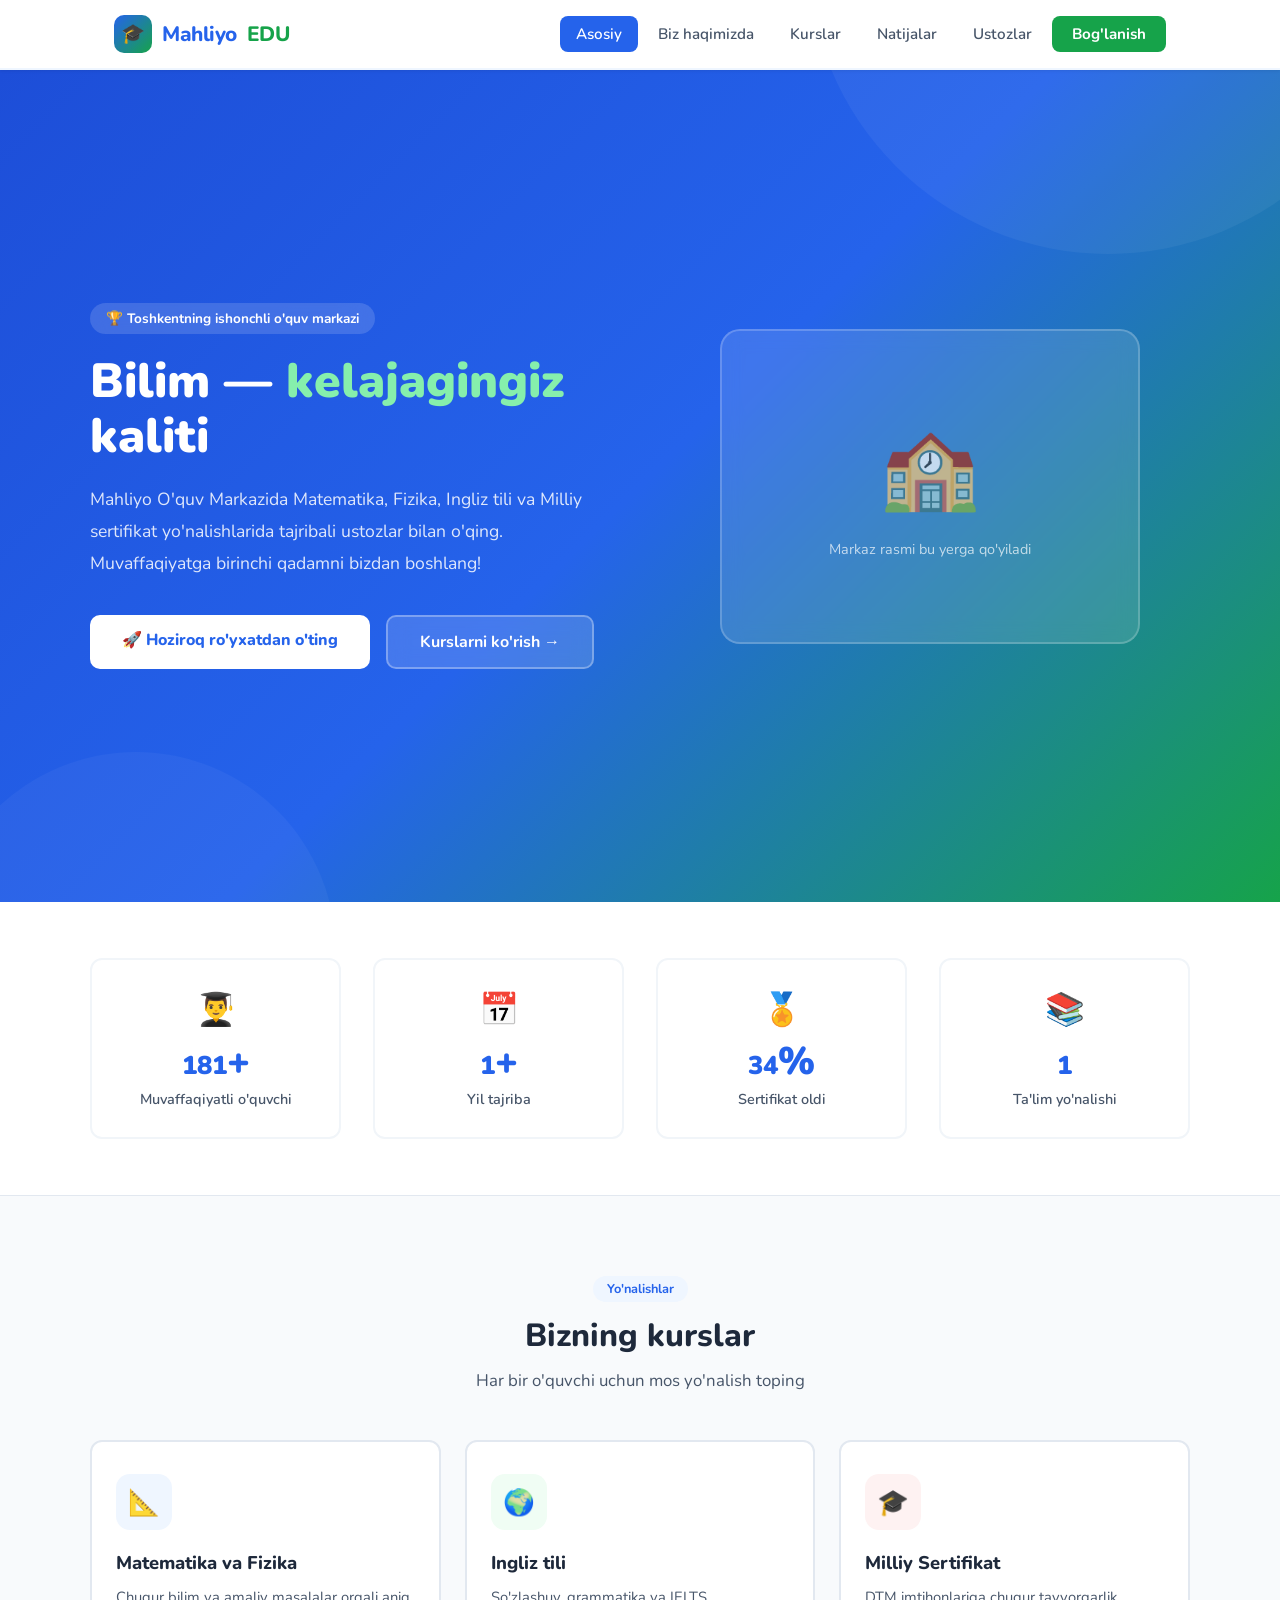
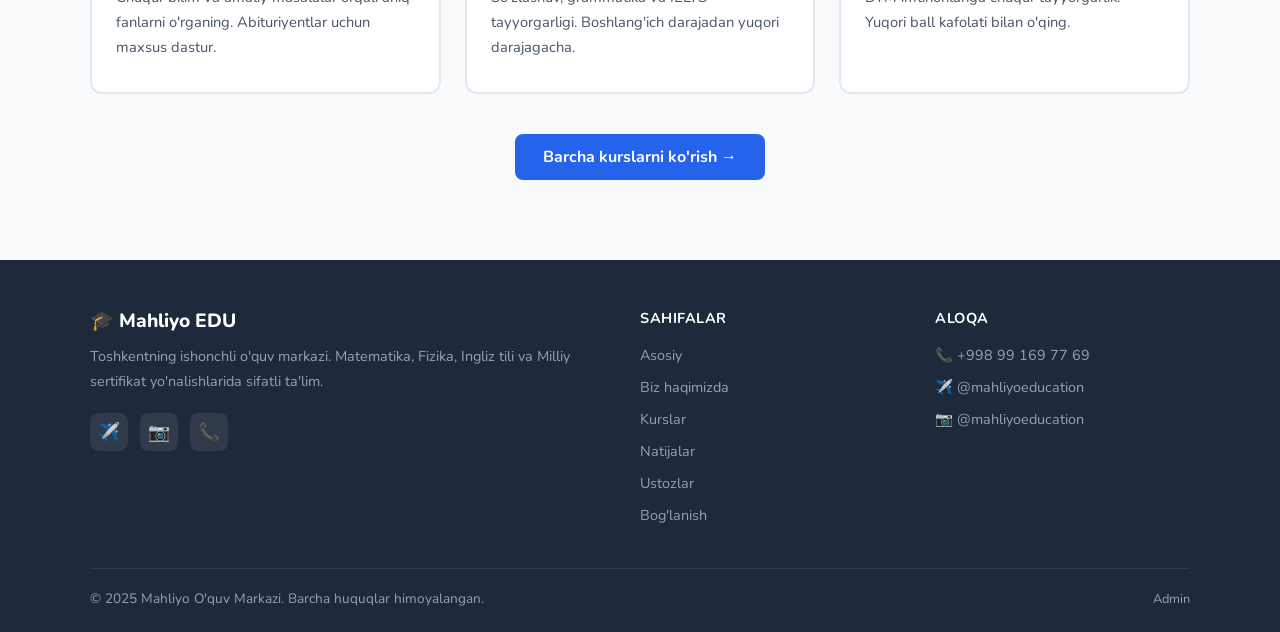
==== src/main/resources/static/index.html @ c331887c "Initial commit - Mahliyo edu backend" ====
<!DOCTYPE html>
<html lang="uz">
<head>
  <meta charset="UTF-8"/>
  <meta name="viewport" content="width=device-width, initial-scale=1.0"/>
  <title>Mahliyo O'quv Markazi</title>
  <link rel="preconnect" href="https://fonts.googleapis.com"/>
  <link href="https://fonts.googleapis.com/css2?family=Nunito:wght@400;600;700;800;900&display=swap" rel="stylesheet"/>
  <link rel="stylesheet" href="css/style.css"/>
  <style>
    /* ===== HERO ===== */
    .hero {
      min-height: calc(100vh - 68px);
      background: linear-gradient(135deg, #1d4ed8 0%, #2563eb 50%, #16a34a 100%);
      display: flex;
      align-items: center;
      position: relative;
      overflow: hidden;
      padding: 80px 24px;
    }
    .hero::before {
      content: '';
      position: absolute;
      top: -50%;
      right: -10%;
      width: 600px;
      height: 600px;
      background: rgba(255,255,255,0.05);
      border-radius: 50%;
    }
    .hero::after {
      content: '';
      position: absolute;
      bottom: -30%;
      left: -5%;
      width: 400px;
      height: 400px;
      background: rgba(255,255,255,0.04);
      border-radius: 50%;
    }
    .hero__inner {
      max-width: 1100px;
      margin: 0 auto;
      display: grid;
      grid-template-columns: 1fr 1fr;
      gap: 60px;
      align-items: center;
      position: relative;
      z-index: 1;
    }
    .hero__badge {
      display: inline-flex;
      align-items: center;
      gap: 8px;
      background: rgba(255,255,255,0.15);
      color: #fff;
      padding: 6px 16px;
      border-radius: 20px;
      font-size: 0.85rem;
      font-weight: 700;
      margin-bottom: 20px;
      backdrop-filter: blur(10px);
    }
    .hero__title {
      font-size: 3rem;
      font-weight: 900;
      color: #fff;
      line-height: 1.15;
      margin-bottom: 20px;
    }
    .hero__title span {
      color: #86efac;
    }
    .hero__desc {
      font-size: 1.1rem;
      color: rgba(255,255,255,0.85);
      line-height: 1.8;
      margin-bottom: 36px;
    }
    .hero__btns {
      display: flex;
      gap: 16px;
      flex-wrap: wrap;
    }
    .hero__btn-main {
      background: #fff;
      color: var(--blue);
      padding: 14px 32px;
      border-radius: 10px;
      font-weight: 800;
      font-size: 1rem;
      transition: var(--transition);
      border: none;
      cursor: pointer;
      font-family: inherit;
    }
    .hero__btn-main:hover {
      background: #f0fdf4;
      transform: translateY(-2px);
      box-shadow: 0 8px 24px rgba(0,0,0,0.2);
    }
    .hero__btn-secondary {
      background: rgba(255,255,255,0.15);
      color: #fff;
      padding: 14px 32px;
      border-radius: 10px;
      font-weight: 700;
      font-size: 1rem;
      transition: var(--transition);
      border: 2px solid rgba(255,255,255,0.3);
      cursor: pointer;
      font-family: inherit;
      backdrop-filter: blur(10px);
    }
    .hero__btn-secondary:hover {
      background: rgba(255,255,255,0.25);
      transform: translateY(-2px);
    }
    .hero__image {
      display: flex;
      justify-content: center;
      align-items: center;
    }
    .hero__image-box {
      width: 100%;
      max-width: 420px;
      aspect-ratio: 4/3;
      background: rgba(255,255,255,0.12);
      border-radius: 20px;
      backdrop-filter: blur(10px);
      border: 2px solid rgba(255,255,255,0.2);
      display: flex;
      flex-direction: column;
      align-items: center;
      justify-content: center;
      gap: 16px;
      color: rgba(255,255,255,0.7);
      font-size: 0.9rem;
    }
    .hero__image-box .icon {
      font-size: 5rem;
    }

    /* ===== STATS ===== */
    .stats {
      background: var(--white);
      padding: 56px 24px;
      border-bottom: 1px solid var(--gray-200);
    }
    .stats__inner {
      max-width: 1100px;
      margin: 0 auto;
      display: grid;
      grid-template-columns: repeat(4, 1fr);
      gap: 32px;
    }
    .stat-card {
      text-align: center;
      padding: 28px 20px;
      border-radius: var(--radius);
      border: 2px solid var(--gray-100);
      transition: var(--transition);
    }
    .stat-card:hover {
      border-color: var(--blue);
      background: var(--blue-light);
    }
    .stat-card__icon {
      font-size: 2rem;
      margin-bottom: 12px;
    }
    .stat-card__num {
      font-size: 2.4rem;
      font-weight: 900;
      color: var(--blue);
      line-height: 1;
      margin-bottom: 8px;
    }
    .stat-card__num span {
      font-size: 1.6rem;
    }
    .stat-card__label {
      font-size: 0.9rem;
      color: var(--gray-600);
      font-weight: 600;
    }

    /* ===== KURSLAR PREVIEW ===== */
    .courses-preview {
      padding: 80px 24px;
      background: var(--gray-50);
    }
    .courses-preview__inner {
      max-width: 1100px;
      margin: 0 auto;
    }
    .courses-grid {
      display: grid;
      grid-template-columns: repeat(3, 1fr);
      gap: 24px;
      margin-bottom: 40px;
    }
    .course-card {
      background: var(--white);
      border-radius: var(--radius);
      padding: 32px 24px;
      border: 2px solid var(--gray-200);
      transition: var(--transition);
      cursor: pointer;
    }
    .course-card:hover {
      border-color: var(--blue);
      box-shadow: var(--shadow-lg);
      transform: translateY(-4px);
    }
    .course-card__icon {
      width: 56px;
      height: 56px;
      border-radius: 14px;
      display: flex;
      align-items: center;
      justify-content: center;
      font-size: 1.6rem;
      margin-bottom: 20px;
    }
    .course-card__icon--blue { background: var(--blue-light); }
    .course-card__icon--green { background: var(--green-light); }
    .course-card__icon--red { background: var(--red-light); }
    .course-card h3 {
      font-size: 1.15rem;
      font-weight: 800;
      margin-bottom: 10px;
      color: var(--gray-800);
    }
    .course-card p {
      font-size: 0.92rem;
      color: var(--gray-600);
      line-height: 1.7;
    }
    .courses-preview__cta {
      text-align: center;
    }

    /* ===== RESPONSIVE ===== */
    @media (max-width: 900px) {
      .hero__inner { grid-template-columns: 1fr; }
      .hero__image { display: none; }
      .hero__title { font-size: 2.2rem; }
      .stats__inner { grid-template-columns: repeat(2, 1fr); }
      .courses-grid { grid-template-columns: 1fr; }
    }
    @media (max-width: 480px) {
      .hero__title { font-size: 1.8rem; }
      .stats__inner { grid-template-columns: repeat(2, 1fr); gap: 16px; }
    }
  </style>
</head>
<body>

<!-- NAVBAR -->
<nav class="navbar">
  <div class="navbar__inner">
    <a href="index.html" class="navbar__logo">
      <div class="navbar__logo-icon">🎓</div>
      Mahliyo <span>EDU</span>
    </a>
    <div class="navbar__links">
      <a href="index.html">Asosiy</a>
      <a href="about.html">Biz haqimizda</a>
      <a href="courses.html">Kurslar</a>
      <a href="results.html">Natijalar</a>
      <a href="teachers.html">Ustozlar</a>
      <a href="contact.html" class="navbar__cta">Bog'lanish</a>
    </div>
    <div class="navbar__burger">
      <span></span><span></span><span></span>
    </div>
  </div>
</nav>

<!-- HERO -->
<section class="hero">
  <div class="hero__inner">
    <div class="hero__content">
      <div class="hero__badge">🏆 Toshkentning ishonchli o'quv markazi</div>
      <h1 class="hero__title">
        Bilim — <span>kelajagingiz</span> kaliti
      </h1>
      <p class="hero__desc">
        Mahliyo O'quv Markazida Matematika, Fizika, Ingliz tili va
        Milliy sertifikat yo'nalishlarida tajribali ustozlar bilan
        o'qing. Muvaffaqiyatga birinchi qadamni bizdan boshlang!
      </p>
      <div class="hero__btns">
        <a href="contact.html" class="hero__btn-main">🚀 Hoziroq ro'yxatdan o'ting</a>
        <a href="courses.html" class="hero__btn-secondary">Kurslarni ko'rish →</a>
      </div>
    </div>
    <div class="hero__image">
      <div class="hero__image-box">
        <div class="icon">🏫</div>
        <p>Markaz rasmi bu yerga qo'yiladi</p>
      </div>
    </div>
  </div>
</section>

<!-- STATISTIKA -->
<section class="stats">
  <div class="stats__inner">
    <div class="stat-card">
      <div class="stat-card__icon">👨‍🎓</div>
      <div class="stat-card__num"><span data-counter="500">0</span>+</div>
      <div class="stat-card__label">Muvaffaqiyatli o'quvchi</div>
    </div>
    <div class="stat-card">
      <div class="stat-card__icon">📅</div>
      <div class="stat-card__num"><span data-counter="3">0</span>+</div>
      <div class="stat-card__label">Yil tajriba</div>
    </div>
    <div class="stat-card">
      <div class="stat-card__icon">🏅</div>
      <div class="stat-card__num"><span data-counter="95">0</span>%</div>
      <div class="stat-card__label">Sertifikat oldi</div>
    </div>
    <div class="stat-card">
      <div class="stat-card__icon">📚</div>
      <div class="stat-card__num"><span data-counter="4">0</span></div>
      <div class="stat-card__label">Ta'lim yo'nalishi</div>
    </div>
  </div>
</section>

<!-- KURSLAR PREVIEW -->
<section class="courses-preview">
  <div class="courses-preview__inner">
    <div class="section-header">
      <div class="badge badge--blue">Yo'nalishlar</div>
      <h2 class="section-title">Bizning kurslar</h2>
      <p class="section-subtitle">Har bir o'quvchi uchun mos yo'nalish toping</p>
    </div>
    <div class="courses-grid">
      <div class="course-card">
        <div class="course-card__icon course-card__icon--blue">📐</div>
        <h3>Matematika va Fizika</h3>
        <p>Chuqur bilim va amaliy masalalar orqali aniq fanlarni o'rganing. Abituriyentlar uchun maxsus dastur.</p>
      </div>
      <div class="course-card">
        <div class="course-card__icon course-card__icon--green">🌍</div>
        <h3>Ingliz tili</h3>
        <p>So'zlashuv, grammatika va IELTS tayyorgarligi. Boshlang'ich darajadan yuqori darajagacha.</p>
      </div>
      <div class="course-card">
        <div class="course-card__icon course-card__icon--red">🎓</div>
        <h3>Milliy Sertifikat</h3>
        <p>DTM imtihonlariga chuqur tayyorgarlik. Yuqori ball kafolati bilan o'qing.</p>
      </div>
    </div>
    <div class="courses-preview__cta">
      <a href="courses.html" class="btn btn--primary">Barcha kurslarni ko'rish →</a>
    </div>
  </div>
</section>

<!-- FOOTER -->
<footer class="footer">
  <div class="footer__inner">
    <div class="footer__brand">
      <div class="footer__brand-name">🎓 Mahliyo EDU</div>
      <p class="footer__brand-desc">
        Toshkentning ishonchli o'quv markazi. Matematika, Fizika,
        Ingliz tili va Milliy sertifikat yo'nalishlarida sifatli ta'lim.
      </p>
      <div class="footer__socials">
        <a href="https://t.me/mahliyoeducation" target="_blank">✈️</a>
        <a href="https://instagram.com/mahliyoeducation" target="_blank">📷</a>
        <a href="tel:+998991697769">📞</a>
      </div>
    </div>
    <div class="footer__col">
      <div class="footer__col-title">Sahifalar</div>
      <ul>
        <li><a href="index.html">Asosiy</a></li>
        <li><a href="about.html">Biz haqimizda</a></li>
        <li><a href="courses.html">Kurslar</a></li>
        <li><a href="results.html">Natijalar</a></li>
        <li><a href="teachers.html">Ustozlar</a></li>
        <li><a href="contact.html">Bog'lanish</a></li>
      </ul>
    </div>
    <div class="footer__col">
      <div class="footer__col-title">Aloqa</div>
      <ul>
        <li><a href="tel:+998991697769">📞 +998 99 169 77 69</a></li>
        <li><a href="https://t.me/mahliyoeducation">✈️ @mahliyoeducation</a></li>
        <li><a href="https://instagram.com/mahliyoeducation">📷 @mahliyoeducation</a></li>
      </ul>
    </div>
  </div>
  <div class="footer__bottom">
    <span>© 2025 Mahliyo O'quv Markazi. Barcha huquqlar himoyalangan.</span>
    <a href="admin/login.html" style="color: var(--gray-400); font-size:0.8rem;">Admin</a>
  </div>
</footer>

<script src="js/main.js"></script>
</body>
</html>
---- src/main/resources/static/css/style.css ----
/* ========== O'ZGARUVCHILAR ========== */
:root {
  --blue:        #2563eb;
  --blue-light:  #eff6ff;
  --blue-dark:   #1d4ed8;
  --green:       #16a34a;
  --green-light: #f0fdf4;
  --green-dark:  #15803d;
  --red:         #ef4444;
  --red-light:   #fef2f2;
  --white:       #ffffff;
  --gray-50:     #f8fafc;
  --gray-100:    #f1f5f9;
  --gray-200:    #e2e8f0;
  --gray-400:    #94a3b8;
  --gray-600:    #475569;
  --gray-800:    #1e293b;
  --shadow-sm:   0 1px 3px rgba(0,0,0,0.08);
  --shadow-md:   0 4px 16px rgba(0,0,0,0.10);
  --shadow-lg:   0 8px 32px rgba(0,0,0,0.13);
  --radius:      12px;
  --radius-sm:   8px;
  --transition:  0.25s ease;
}

/* ========== RESET ========== */
*, *::before, *::after { box-sizing: border-box; margin: 0; padding: 0; }
html { scroll-behavior: smooth; }
body {
  font-family: 'Nunito', sans-serif;
  background: var(--gray-50);
  color: var(--gray-800);
  min-height: 100vh;
  display: flex;
  flex-direction: column;
}
a { text-decoration: none; color: inherit; }
img { max-width: 100%; display: block; }
ul { list-style: none; }

/* ========== NAVBAR ========== */
.navbar {
  position: sticky;
  top: 0;
  z-index: 1000;
  background: var(--white);
  box-shadow: var(--shadow-sm);
  border-bottom: 2px solid var(--blue-light);
}
.navbar__inner {
  max-width: 1100px;
  margin: 0 auto;
  padding: 0 24px;
  height: 68px;
  display: flex;
  align-items: center;
  justify-content: space-between;
}
.navbar__logo {
  display: flex;
  align-items: center;
  gap: 10px;
  font-size: 1.3rem;
  font-weight: 800;
  color: var(--blue);
  letter-spacing: -0.5px;
}
.navbar__logo span {
  color: var(--green);
}
.navbar__logo-icon {
  width: 38px;
  height: 38px;
  background: linear-gradient(135deg, var(--blue), var(--green));
  border-radius: 10px;
  display: flex;
  align-items: center;
  justify-content: center;
  font-size: 1.2rem;
}
.navbar__links {
  display: flex;
  align-items: center;
  gap: 4px;
}
.navbar__links a {
  padding: 8px 16px;
  border-radius: var(--radius-sm);
  font-size: 0.95rem;
  font-weight: 600;
  color: var(--gray-600);
  transition: var(--transition);
}
.navbar__links a:hover {
  background: var(--blue-light);
  color: var(--blue);
}
.navbar__links a.active {
  background: var(--blue);
  color: var(--white);
}
.navbar__cta {
  background: var(--green) !important;
  color: var(--white) !important;
  border-radius: var(--radius-sm);
  padding: 8px 20px !important;
  font-weight: 700 !important;
  transition: var(--transition);
}
.navbar__cta:hover {
  background: var(--green-dark) !important;
  transform: translateY(-1px);
  box-shadow: var(--shadow-md);
}
.navbar__burger {
  display: none;
  flex-direction: column;
  gap: 5px;
  cursor: pointer;
  padding: 4px;
}
.navbar__burger span {
  width: 26px;
  height: 3px;
  background: var(--blue);
  border-radius: 2px;
  transition: var(--transition);
}

/* ========== FOOTER ========== */
.footer {
  background: var(--gray-800);
  color: var(--gray-400);
  padding: 48px 24px 24px;
  margin-top: auto;
}
.footer__inner {
  max-width: 1100px;
  margin: 0 auto;
  display: grid;
  grid-template-columns: 2fr 1fr 1fr;
  gap: 40px;
}
.footer__brand-name {
  font-size: 1.2rem;
  font-weight: 800;
  color: var(--white);
  margin-bottom: 10px;
}
.footer__brand-desc {
  font-size: 0.9rem;
  line-height: 1.7;
  margin-bottom: 20px;
}
.footer__socials {
  display: flex;
  gap: 12px;
}
.footer__socials a {
  width: 38px;
  height: 38px;
  border-radius: 8px;
  background: rgba(255,255,255,0.08);
  display: flex;
  align-items: center;
  justify-content: center;
  font-size: 1.1rem;
  transition: var(--transition);
}
.footer__socials a:hover {
  background: var(--blue);
  color: var(--white);
  transform: translateY(-2px);
}
.footer__col-title {
  font-size: 0.9rem;
  font-weight: 700;
  color: var(--white);
  margin-bottom: 16px;
  text-transform: uppercase;
  letter-spacing: 0.5px;
}
.footer__col ul li {
  margin-bottom: 10px;
}
.footer__col ul li a {
  font-size: 0.9rem;
  transition: var(--transition);
}
.footer__col ul li a:hover {
  color: var(--white);
}
.footer__bottom {
  max-width: 1100px;
  margin: 32px auto 0;
  padding-top: 20px;
  border-top: 1px solid rgba(255,255,255,0.08);
  display: flex;
  justify-content: space-between;
  align-items: center;
  font-size: 0.85rem;
}

/* ========== UMUMIY KOMPONENTLAR ========== */
.container {
  max-width: 1100px;
  margin: 0 auto;
  padding: 0 24px;
}
.section {
  padding: 80px 0;
}
.section-title {
  font-size: 2rem;
  font-weight: 800;
  color: var(--gray-800);
  margin-bottom: 12px;
}
.section-subtitle {
  font-size: 1.05rem;
  color: var(--gray-600);
  margin-bottom: 48px;
}
.section-header {
  text-align: center;
  margin-bottom: 48px;
}
.section-header .section-title { margin-bottom: 12px; }
.badge {
  display: inline-block;
  padding: 4px 14px;
  border-radius: 20px;
  font-size: 0.8rem;
  font-weight: 700;
  margin-bottom: 12px;
}
.badge--blue { background: var(--blue-light); color: var(--blue); }
.badge--green { background: var(--green-light); color: var(--green); }
.btn {
  display: inline-flex;
  align-items: center;
  gap: 8px;
  padding: 12px 28px;
  border-radius: var(--radius-sm);
  font-size: 1rem;
  font-weight: 700;
  cursor: pointer;
  border: none;
  transition: var(--transition);
  font-family: inherit;
}
.btn--primary {
  background: var(--blue);
  color: var(--white);
}
.btn--primary:hover {
  background: var(--blue-dark);
  transform: translateY(-2px);
  box-shadow: var(--shadow-md);
}
.btn--green {
  background: var(--green);
  color: var(--white);
}
.btn--green:hover {
  background: var(--green-dark);
  transform: translateY(-2px);
  box-shadow: var(--shadow-md);
}
.btn--outline {
  background: transparent;
  color: var(--blue);
  border: 2px solid var(--blue);
}
.btn--outline:hover {
  background: var(--blue);
  color: var(--white);
}
.card {
  background: var(--white);
  border-radius: var(--radius);
  box-shadow: var(--shadow-sm);
  padding: 28px;
  transition: var(--transition);
  border: 1px solid var(--gray-200);
}
.card:hover {
  box-shadow: var(--shadow-lg);
  transform: translateY(-4px);
}

/* ========== PAGE HERO (kichik sahifalar uchun) ========== */
.page-hero {
  background: linear-gradient(135deg, var(--blue) 0%, var(--blue-dark) 100%);
  color: var(--white);
  padding: 64px 24px;
  text-align: center;
}
.page-hero h1 {
  font-size: 2.4rem;
  font-weight: 800;
  margin-bottom: 12px;
}
.page-hero p {
  font-size: 1.1rem;
  opacity: 0.85;
}

/* ========== FORM ========== */
.form-group {
  margin-bottom: 20px;
}
.form-group label {
  display: block;
  font-size: 0.9rem;
  font-weight: 700;
  color: var(--gray-600);
  margin-bottom: 8px;
}
.form-group input,
.form-group textarea,
.form-group select {
  width: 100%;
  padding: 12px 16px;
  border: 2px solid var(--gray-200);
  border-radius: var(--radius-sm);
  font-size: 1rem;
  font-family: inherit;
  color: var(--gray-800);
  background: var(--white);
  transition: var(--transition);
  outline: none;
}
.form-group input:focus,
.form-group textarea:focus,
.form-group select:focus {
  border-color: var(--blue);
  box-shadow: 0 0 0 3px rgba(37,99,235,0.10);
}
.form-group textarea { resize: vertical; min-height: 120px; }

/* ========== ALERT ========== */
.alert {
  padding: 14px 20px;
  border-radius: var(--radius-sm);
  font-size: 0.95rem;
  font-weight: 600;
  margin-bottom: 20px;
  display: none;
}
.alert--success {
  background: var(--green-light);
  color: var(--green-dark);
  border: 1px solid #bbf7d0;
}
.alert--error {
  background: var(--red-light);
  color: var(--red);
  border: 1px solid #fecaca;
}
.alert.show { display: block; }

/* ========== RESPONSIVE ========== */
@media (max-width: 768px) {
  .navbar__links {
    display: none;
    position: absolute;
    top: 68px;
    left: 0;
    right: 0;
    background: var(--white);
    flex-direction: column;
    padding: 16px;
    box-shadow: var(--shadow-md);
    border-top: 1px solid var(--gray-200);
  }
  .navbar__links.open { display: flex; }
  .navbar__links a { width: 100%; padding: 12px 16px; }
  .navbar__burger { display: flex; }
  .footer__inner { grid-template-columns: 1fr; gap: 32px; }
  .footer__bottom { flex-direction: column; gap: 8px; text-align: center; }
  .section { padding: 56px 0; }
  .section-title { font-size: 1.6rem; }
  .page-hero h1 { font-size: 1.8rem; }
}
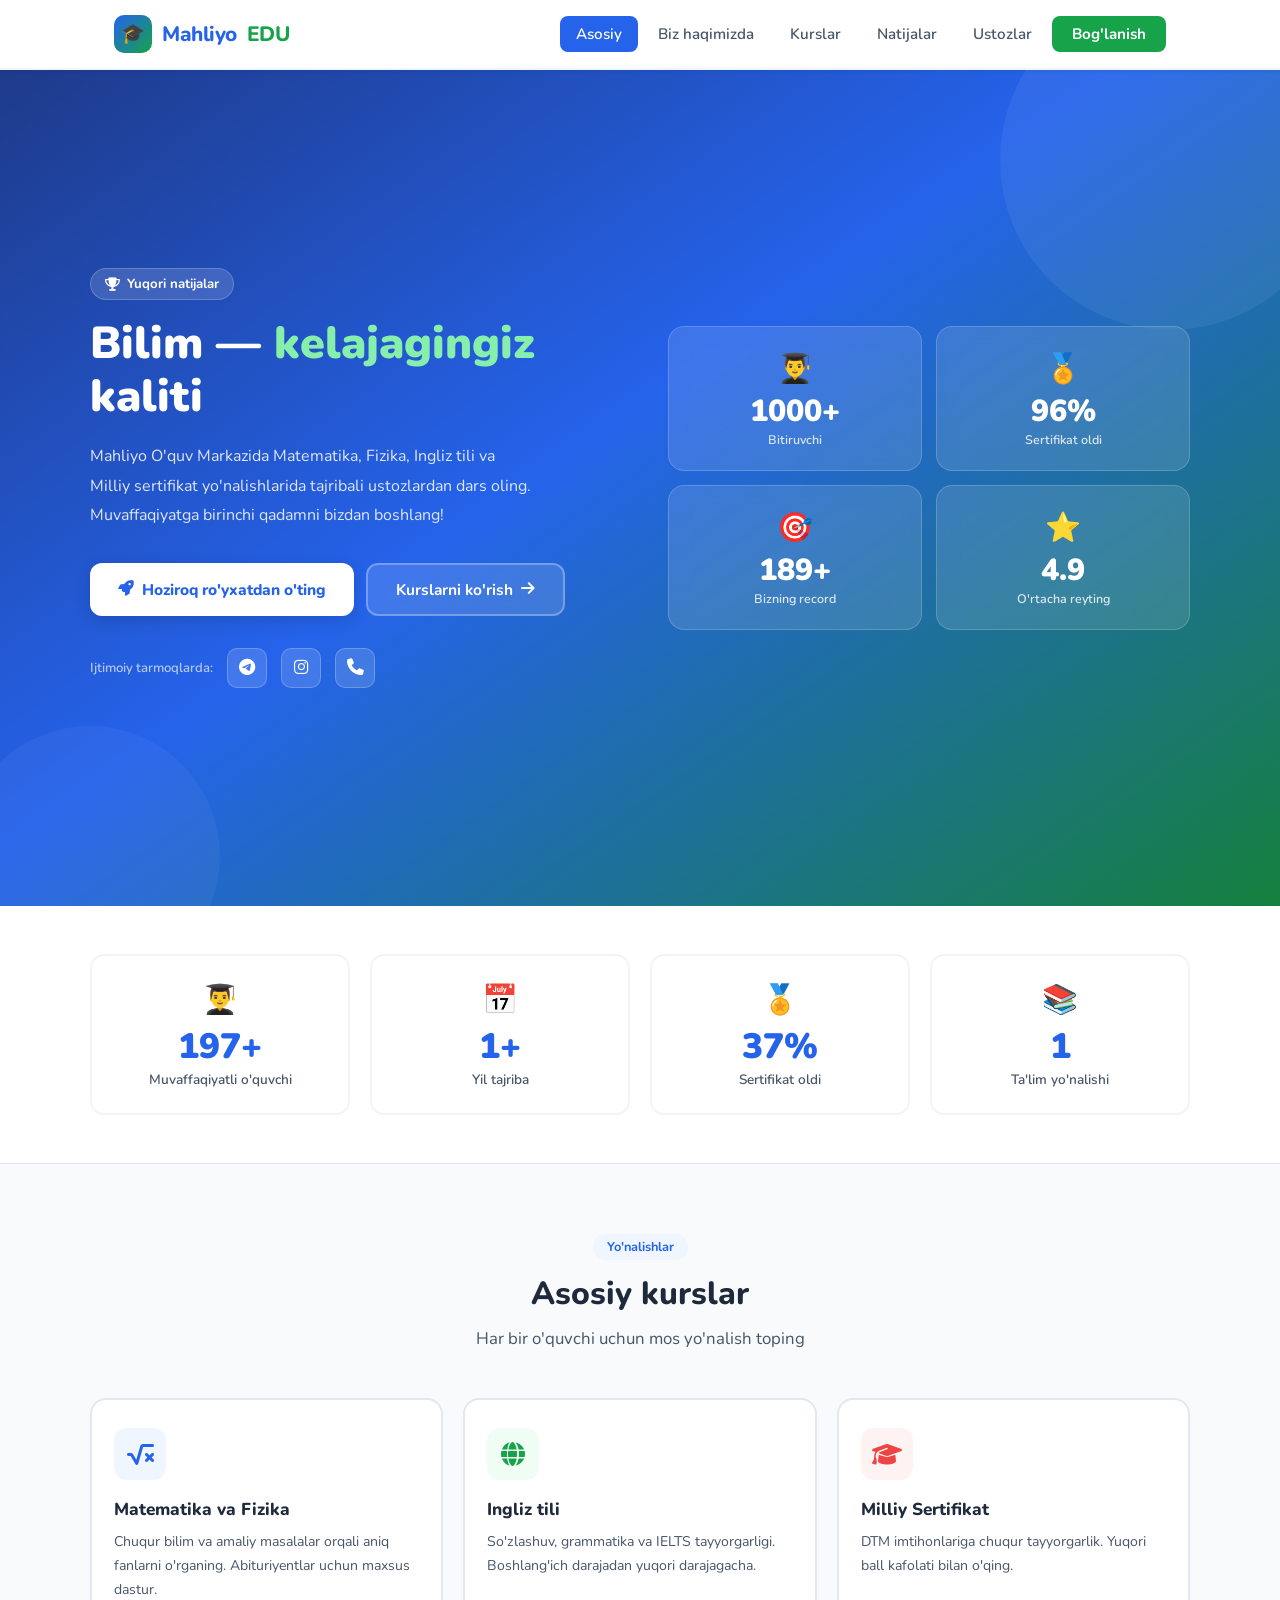
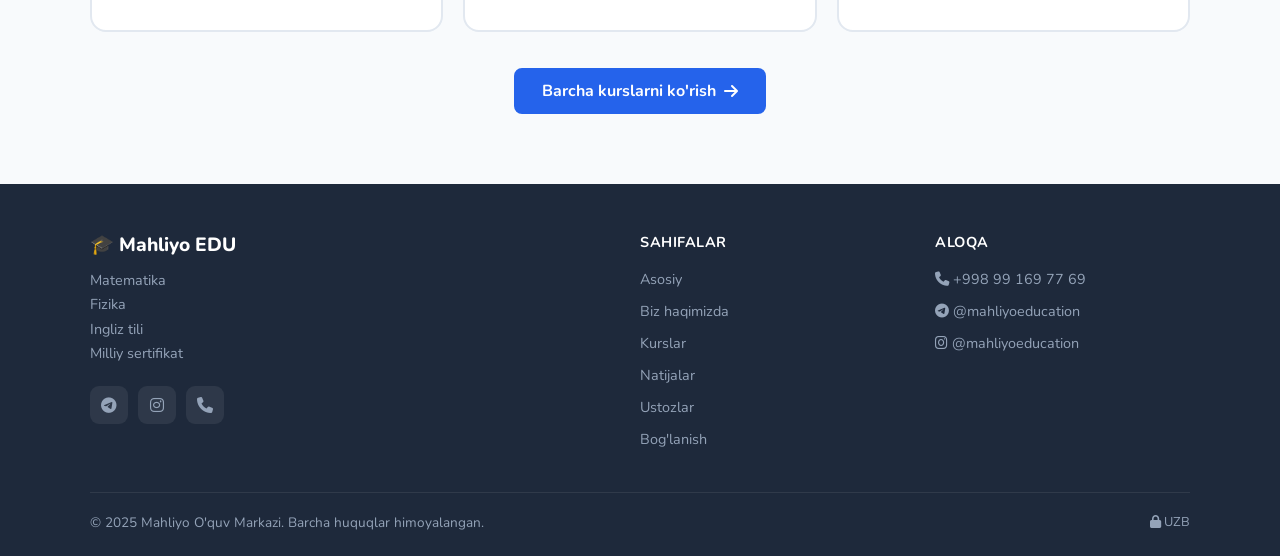
==== commit 59be0c5f: "Barcha frontend o'zgarishlari va iconlar yangilandi" ====
--- a/src/main/resources/static/index.html
+++ b/src/main/resources/static/index.html
@@ -3,148 +3,228 @@
 <head>
   <meta charset="UTF-8"/>
   <meta name="viewport" content="width=device-width, initial-scale=1.0"/>
-  <title>Mahliyo O'quv Markazi</title>
+  <title>Mahliyo O'quv Markazi — Sifatli Ta'lim</title>
   <link rel="preconnect" href="https://fonts.googleapis.com"/>
   <link href="https://fonts.googleapis.com/css2?family=Nunito:wght@400;600;700;800;900&display=swap" rel="stylesheet"/>
+  <!-- Font Awesome — haqiqiy ikonlar uchun -->
+  <link rel="stylesheet" href="https://cdnjs.cloudflare.com/ajax/libs/font-awesome/6.5.0/css/all.min.css"/>
   <link rel="stylesheet" href="css/style.css"/>
+
   <style>
-    /* ===== HERO ===== */
+    /* =============================================
+       NAVBAR — animatsiyali "Bog'lanish" tugmasi
+    ============================================= */
+
+    /* Pulse animatsiyasi — tugma atrofida halqa */
+    @keyframes nav-pulse {
+      0%   { box-shadow: 0 0 0 0 rgba(37,99,235,0.5); }
+      65%  { box-shadow: 0 0 0 10px rgba(37,99,235,0); }
+      100% { box-shadow: 0 0 0 0 rgba(37,99,235,0); }
+    }
+    /* Yengil chayqalish animatsiyasi */
+    @keyframes nav-wiggle {
+      0%,100% { transform: rotate(0deg); }
+      20%     { transform: rotate(-4deg) scale(1.05); }
+      40%     { transform: rotate(4deg)  scale(1.05); }
+      60%     { transform: rotate(-2deg); }
+      80%     { transform: rotate(2deg); }
+    }
+    .navbar__cta {
+      animation: nav-pulse 2.2s infinite, nav-wiggle 4s 2s infinite;
+      position: relative;
+    }
+    .navbar__cta:hover {
+      animation: none;
+      transform: translateY(-2px) scale(1.06) !important;
+    }
+
+    /* =============================================
+       HERO — mobilda to'liq ekran
+    ============================================= */
     .hero {
-      min-height: calc(100vh - 68px);
-      background: linear-gradient(135deg, #1d4ed8 0%, #2563eb 50%, #16a34a 100%);
+      min-height: calc(100svh - 64px); /* svh — mobil brauzer panelini hisobga oladi */
+      background: linear-gradient(145deg, #1e3a8a 0%, #2563eb 45%, #15803d 100%);
       display: flex;
       align-items: center;
       position: relative;
       overflow: hidden;
-      padding: 80px 24px;
-    }
+      padding: 60px 20px 80px;
+    }
+
+    /* Fon doiralari — dekorativ */
     .hero::before {
       content: '';
       position: absolute;
-      top: -50%;
-      right: -10%;
-      width: 600px;
-      height: 600px;
-      background: rgba(255,255,255,0.05);
+      top: -80px; right: -60px;
+      width: 340px; height: 340px;
+      background: rgba(255,255,255,0.06);
       border-radius: 50%;
+      pointer-events: none;
     }
     .hero::after {
       content: '';
       position: absolute;
-      bottom: -30%;
-      left: -5%;
-      width: 400px;
-      height: 400px;
+      bottom: -80px; left: -40px;
+      width: 260px; height: 260px;
       background: rgba(255,255,255,0.04);
       border-radius: 50%;
-    }
+      pointer-events: none;
+    }
+
     .hero__inner {
       max-width: 1100px;
       margin: 0 auto;
+      width: 100%;
       display: grid;
       grid-template-columns: 1fr 1fr;
-      gap: 60px;
+      gap: 56px;
       align-items: center;
       position: relative;
       z-index: 1;
     }
+
+    /* Badge — kichik yorliq */
     .hero__badge {
       display: inline-flex;
       align-items: center;
-      gap: 8px;
-      background: rgba(255,255,255,0.15);
+      gap: 7px;
+      background: rgba(255,255,255,0.14);
       color: #fff;
-      padding: 6px 16px;
+      padding: 6px 14px;
       border-radius: 20px;
-      font-size: 0.85rem;
+      font-size: 0.83rem;
       font-weight: 700;
-      margin-bottom: 20px;
-      backdrop-filter: blur(10px);
-    }
+      margin-bottom: 18px;
+      backdrop-filter: blur(8px);
+      border: 1px solid rgba(255,255,255,0.2);
+    }
+
     .hero__title {
-      font-size: 3rem;
+      font-size: 2.8rem;
       font-weight: 900;
       color: #fff;
-      line-height: 1.15;
-      margin-bottom: 20px;
-    }
-    .hero__title span {
-      color: #86efac;
-    }
+      line-height: 1.18;
+      margin-bottom: 18px;
+    }
+    /* Yashil rang — ajratib ko'rsatish */
+    .hero__title span { color: #86efac; }
+
     .hero__desc {
-      font-size: 1.1rem;
+      font-size: 1rem;
       color: rgba(255,255,255,0.85);
-      line-height: 1.8;
-      margin-bottom: 36px;
-    }
+      line-height: 1.85;
+      margin-bottom: 32px;
+    }
+
     .hero__btns {
       display: flex;
-      gap: 16px;
+      gap: 12px;
       flex-wrap: wrap;
     }
+
+    /* Asosiy tugma */
     .hero__btn-main {
       background: #fff;
       color: var(--blue);
-      padding: 14px 32px;
-      border-radius: 10px;
+      padding: 14px 28px;
+      border-radius: 12px;
       font-weight: 800;
-      font-size: 1rem;
+      font-size: 0.97rem;
       transition: var(--transition);
-      border: none;
-      cursor: pointer;
-      font-family: inherit;
+      display: inline-flex;
+      align-items: center;
+      gap: 8px;
+      text-decoration: none;
+      box-shadow: 0 4px 16px rgba(0,0,0,0.15);
     }
     .hero__btn-main:hover {
       background: #f0fdf4;
-      transform: translateY(-2px);
-      box-shadow: 0 8px 24px rgba(0,0,0,0.2);
-    }
-    .hero__btn-secondary {
-      background: rgba(255,255,255,0.15);
+      transform: translateY(-3px);
+      box-shadow: 0 8px 24px rgba(0,0,0,0.25);
+    }
+
+    /* Ikkinchi darajali tugma */
+    .hero__btn-sec {
+      background: rgba(255,255,255,0.13);
       color: #fff;
-      padding: 14px 32px;
+      padding: 14px 28px;
+      border-radius: 12px;
+      font-weight: 700;
+      font-size: 0.97rem;
+      transition: var(--transition);
+      border: 2px solid rgba(255,255,255,0.28);
+      backdrop-filter: blur(8px);
+      display: inline-flex;
+      align-items: center;
+      gap: 8px;
+      text-decoration: none;
+    }
+    .hero__btn-sec:hover {
+      background: rgba(255,255,255,0.22);
+      transform: translateY(-3px);
+    }
+
+    /* O'ng tomon — statistika kartalar */
+    .hero__cards {
+      display: grid;
+      grid-template-columns: 1fr 1fr;
+      gap: 14px;
+    }
+    .hero__mini-card {
+      background: rgba(255,255,255,0.12);
+      border-radius: 16px;
+      padding: 22px 16px;
+      text-align: center;
+      backdrop-filter: blur(10px);
+      border: 1px solid rgba(255,255,255,0.18);
+      color: #fff;
+      transition: 0.3s;
+    }
+    .hero__mini-card:hover {
+      background: rgba(255,255,255,0.18);
+      transform: translateY(-3px);
+    }
+    .hero__mini-card__icon { font-size: 1.8rem; margin-bottom: 8px; }
+    .hero__mini-card__num  { font-size: 1.9rem; font-weight: 900; line-height: 1; }
+    .hero__mini-card__label{ font-size: 0.78rem; opacity: 0.82; margin-top: 5px; font-weight: 600; }
+
+    /* =============================================
+       IJTIMOIY TARMOQLAR — hero pastida
+    ============================================= */
+    .hero__socials {
+      display: flex;
+      align-items: center;
+      gap: 14px;
+      margin-top: 32px;
+    }
+    .hero__socials span {
+      font-size: 0.82rem;
+      color: rgba(255,255,255,0.65);
+      font-weight: 600;
+    }
+    .social-link {
+      width: 40px; height: 40px;
       border-radius: 10px;
-      font-weight: 700;
-      font-size: 1rem;
-      transition: var(--transition);
-      border: 2px solid rgba(255,255,255,0.3);
-      cursor: pointer;
-      font-family: inherit;
-      backdrop-filter: blur(10px);
-    }
-    .hero__btn-secondary:hover {
-      background: rgba(255,255,255,0.25);
-      transform: translateY(-2px);
-    }
-    .hero__image {
-      display: flex;
-      justify-content: center;
-      align-items: center;
-    }
-    .hero__image-box {
-      width: 100%;
-      max-width: 420px;
-      aspect-ratio: 4/3;
-      background: rgba(255,255,255,0.12);
-      border-radius: 20px;
-      backdrop-filter: blur(10px);
-      border: 2px solid rgba(255,255,255,0.2);
-      display: flex;
-      flex-direction: column;
-      align-items: center;
-      justify-content: center;
-      gap: 16px;
-      color: rgba(255,255,255,0.7);
-      font-size: 0.9rem;
-    }
-    .hero__image-box .icon {
-      font-size: 5rem;
-    }
-
-    /* ===== STATS ===== */
+      background: rgba(255,255,255,0.14);
+      border: 1px solid rgba(255,255,255,0.22);
+      display: flex; align-items: center; justify-content: center;
+      color: #fff;
+      font-size: 1.05rem;
+      transition: 0.25s;
+      text-decoration: none;
+      backdrop-filter: blur(6px);
+    }
+    .social-link:hover { transform: translateY(-3px) scale(1.1); }
+    .social-link.tg:hover  { background: #229ed9; border-color: #229ed9; }
+    .social-link.ig:hover  { background: linear-gradient(45deg,#f09433,#e6683c,#dc2743,#cc2366,#bc1888); border-color: transparent; }
+    .social-link.tel:hover { background: #16a34a; border-color: #16a34a; }
+
+    /* =============================================
+       STATISTIKA CHIZIQ
+    ============================================= */
     .stats {
       background: var(--white);
-      padding: 56px 24px;
+      padding: 48px 20px;
       border-bottom: 1px solid var(--gray-200);
     }
     .stats__inner {
@@ -152,61 +232,41 @@
       margin: 0 auto;
       display: grid;
       grid-template-columns: repeat(4, 1fr);
-      gap: 32px;
+      gap: 20px;
     }
     .stat-card {
       text-align: center;
-      padding: 28px 20px;
-      border-radius: var(--radius);
+      padding: 24px 16px;
+      border-radius: 14px;
       border: 2px solid var(--gray-100);
       transition: var(--transition);
     }
-    .stat-card:hover {
-      border-color: var(--blue);
-      background: var(--blue-light);
-    }
-    .stat-card__icon {
-      font-size: 2rem;
-      margin-bottom: 12px;
-    }
-    .stat-card__num {
-      font-size: 2.4rem;
-      font-weight: 900;
-      color: var(--blue);
-      line-height: 1;
-      margin-bottom: 8px;
-    }
-    .stat-card__num span {
-      font-size: 1.6rem;
-    }
-    .stat-card__label {
-      font-size: 0.9rem;
-      color: var(--gray-600);
-      font-weight: 600;
-    }
-
-    /* ===== KURSLAR PREVIEW ===== */
+    .stat-card:hover { border-color: var(--blue); background: var(--blue-light); }
+    .stat-card__icon  { font-size: 1.8rem; margin-bottom: 10px; }
+    .stat-card__num   { font-size: 2.2rem; font-weight: 900; color: var(--blue); line-height: 1; margin-bottom: 6px; }
+    .stat-card__label { font-size: 0.85rem; color: var(--gray-600); font-weight: 600; }
+
+    /* =============================================
+       KURSLAR PREVIEW
+    ============================================= */
     .courses-preview {
-      padding: 80px 24px;
+      padding: 70px 20px;
       background: var(--gray-50);
     }
-    .courses-preview__inner {
-      max-width: 1100px;
-      margin: 0 auto;
-    }
+    .courses-preview__inner { max-width: 1100px; margin: 0 auto; }
+
     .courses-grid {
       display: grid;
       grid-template-columns: repeat(3, 1fr);
-      gap: 24px;
-      margin-bottom: 40px;
+      gap: 20px;
+      margin-bottom: 36px;
     }
     .course-card {
       background: var(--white);
-      border-radius: var(--radius);
-      padding: 32px 24px;
+      border-radius: 16px;
+      padding: 28px 22px;
       border: 2px solid var(--gray-200);
       transition: var(--transition);
-      cursor: pointer;
     }
     .course-card:hover {
       border-color: var(--blue);
@@ -214,50 +274,73 @@
       transform: translateY(-4px);
     }
     .course-card__icon {
-      width: 56px;
-      height: 56px;
-      border-radius: 14px;
+      width: 52px; height: 52px;
+      border-radius: 13px;
+      display: flex; align-items: center; justify-content: center;
+      font-size: 1.5rem;
+      margin-bottom: 18px;
+    }
+    .cc--blue   { background: var(--blue-light); }
+    .cc--green  { background: var(--green-light); }
+    .cc--red    { background: var(--red-light); }
+    .course-card h3 { font-size: 1.08rem; font-weight: 800; margin-bottom: 9px; color: var(--gray-800); }
+    .course-card p  { font-size: 0.88rem; color: var(--gray-600); line-height: 1.7; }
+
+    /* =============================================
+       FOOTER — haqiqiy ikonlar
+    ============================================= */
+    .footer__socials {
       display: flex;
-      align-items: center;
-      justify-content: center;
-      font-size: 1.6rem;
-      margin-bottom: 20px;
-    }
-    .course-card__icon--blue { background: var(--blue-light); }
-    .course-card__icon--green { background: var(--green-light); }
-    .course-card__icon--red { background: var(--red-light); }
-    .course-card h3 {
-      font-size: 1.15rem;
-      font-weight: 800;
-      margin-bottom: 10px;
-      color: var(--gray-800);
-    }
-    .course-card p {
-      font-size: 0.92rem;
-      color: var(--gray-600);
-      line-height: 1.7;
-    }
-    .courses-preview__cta {
-      text-align: center;
-    }
-
-    /* ===== RESPONSIVE ===== */
+      gap: 10px;
+      margin-top: 14px;
+    }
+    .footer__socials a {
+      width: 38px; height: 38px;
+      border-radius: 9px;
+      background: rgba(255,255,255,0.07);
+      display: flex; align-items: center; justify-content: center;
+      font-size: 1rem;
+      transition: 0.25s;
+      color: var(--gray-400);
+      text-decoration: none;
+    }
+    .footer__socials a:hover { transform: translateY(-3px); }
+    .footer__socials a.tg:hover  { background: #229ed9; color: #fff; }
+    .footer__socials a.ig:hover  { background: #e1306c; color: #fff; }
+    .footer__socials a.tel:hover { background: var(--green); color: #fff; }
+
+    /* =============================================
+       MOBIL — Samsung S20+ (412px) va boshqalar
+    ============================================= */
     @media (max-width: 900px) {
-      .hero__inner { grid-template-columns: 1fr; }
-      .hero__image { display: none; }
-      .hero__title { font-size: 2.2rem; }
+      /* Hero — bitta ustun */
+      .hero__inner { grid-template-columns: 1fr; gap: 36px; }
+      .hero__title  { font-size: 2.1rem; }
+      .hero__cards  { grid-template-columns: repeat(2, 1fr); max-width: 360px; }
+
+      /* Statistika — 2 ustun */
       .stats__inner { grid-template-columns: repeat(2, 1fr); }
+
+      /* Kurslar — 1 ustun */
       .courses-grid { grid-template-columns: 1fr; }
     }
+
     @media (max-width: 480px) {
+      .hero { padding: 48px 16px 64px; }
       .hero__title { font-size: 1.8rem; }
-      .stats__inner { grid-template-columns: repeat(2, 1fr); gap: 16px; }
+      .hero__desc  { font-size: 0.93rem; }
+      .hero__btns  { flex-direction: column; }
+      .hero__btn-main,
+      .hero__btn-sec { justify-content: center; width: 100%; text-align: center; }
+      .hero__cards { max-width: 100%; }
+      .stats__inner { gap: 12px; }
+      .stat-card__num { font-size: 1.8rem; }
     }
   </style>
 </head>
 <body>
 
-<!-- NAVBAR -->
+<!-- ===== NAVBAR ===== -->
 <nav class="navbar">
   <div class="navbar__inner">
     <a href="index.html" class="navbar__logo">
@@ -265,11 +348,12 @@
       Mahliyo <span>EDU</span>
     </a>
     <div class="navbar__links">
-      <a href="index.html">Asosiy</a>
+      <a href="index.html" class="active">Asosiy</a>
       <a href="about.html">Biz haqimizda</a>
       <a href="courses.html">Kurslar</a>
       <a href="results.html">Natijalar</a>
       <a href="teachers.html">Ustozlar</a>
+      <!-- Animatsiyali tugma -->
       <a href="contact.html" class="navbar__cta">Bog'lanish</a>
     </div>
     <div class="navbar__burger">
@@ -278,34 +362,80 @@
   </div>
 </nav>
 
-<!-- HERO -->
+
+<!-- ===== HERO ===== -->
 <section class="hero">
   <div class="hero__inner">
+
+    <!-- Chap tomon: matn -->
     <div class="hero__content">
-      <div class="hero__badge">🏆 Toshkentning ishonchli o'quv markazi</div>
+      <div class="hero__badge">
+        <i class="fas fa-trophy"></i> Yuqori natijalar
+      </div>
       <h1 class="hero__title">
-        Bilim — <span>kelajagingiz</span> kaliti
+        Bilim — <span>kelajagingiz</span><br>kaliti
       </h1>
       <p class="hero__desc">
-        Mahliyo O'quv Markazida Matematika, Fizika, Ingliz tili va
-        Milliy sertifikat yo'nalishlarida tajribali ustozlar bilan
-        o'qing. Muvaffaqiyatga birinchi qadamni bizdan boshlang!
+        Mahliyo O'quv Markazida Matematika, Fizika, Ingliz tili va<br>
+        Milliy sertifikat yo'nalishlarida tajribali ustozlardan dars oling.
+        Muvaffaqiyatga birinchi qadamni bizdan boshlang!
       </p>
       <div class="hero__btns">
-        <a href="contact.html" class="hero__btn-main">🚀 Hoziroq ro'yxatdan o'ting</a>
-        <a href="courses.html" class="hero__btn-secondary">Kurslarni ko'rish →</a>
-      </div>
-    </div>
-    <div class="hero__image">
-      <div class="hero__image-box">
-        <div class="icon">🏫</div>
-        <p>Markaz rasmi bu yerga qo'yiladi</p>
-      </div>
-    </div>
+        <a href="contact.html" class="hero__btn-main">
+          <i class="fas fa-rocket"></i> Hoziroq ro'yxatdan o'ting
+        </a>
+        <a href="courses.html" class="hero__btn-sec">
+          Kurslarni ko'rish <i class="fas fa-arrow-right"></i>
+        </a>
+      </div>
+
+      <!-- Ijtimoiy tarmoqlar — haqiqiy ikonlar -->
+      <div class="hero__socials">
+        <span>Ijtimoiy tarmoqlarda:</span>
+        <a href="https://t.me/mahliyoeducation" target="_blank"
+           class="social-link tg" title="Telegram">
+          <i class="fab fa-telegram"></i>
+        </a>
+        <a href="https://instagram.com/mahliyoeducation" target="_blank"
+           class="social-link ig" title="Instagram">
+          <i class="fab fa-instagram"></i>
+        </a>
+        <a href="tel:+998991697769"
+           class="social-link tel" title="Telefon">
+          <i class="fas fa-phone"></i>
+        </a>
+      </div>
+    </div>
+
+    <!-- O'ng tomon: mini statistika kartalar -->
+    <div class="hero__cards">
+      <div class="hero__mini-card">
+        <div class="hero__mini-card__icon">👨‍🎓</div>
+        <div class="hero__mini-card__num">1000+</div>
+        <div class="hero__mini-card__label">Bitiruvchi</div>
+      </div>
+      <div class="hero__mini-card">
+        <div class="hero__mini-card__icon">🏅</div>
+        <div class="hero__mini-card__num">96%</div>
+        <div class="hero__mini-card__label">Sertifikat oldi</div>
+      </div>
+      <div class="hero__mini-card">
+        <div class="hero__mini-card__icon">🎯</div>
+        <div class="hero__mini-card__num">189+</div>
+        <div class="hero__mini-card__label">Bizning record</div>
+      </div>
+      <div class="hero__mini-card">
+        <div class="hero__mini-card__icon">⭐</div>
+        <div class="hero__mini-card__num">4.9</div>
+        <div class="hero__mini-card__label">O'rtacha reyting</div>
+      </div>
+    </div>
+
   </div>
 </section>
 
-<!-- STATISTIKA -->
+
+<!-- ===== STATISTIKA ===== -->
 <section class="stats">
   <div class="stats__inner">
     <div class="stat-card">
@@ -331,52 +461,74 @@
   </div>
 </section>
 
-<!-- KURSLAR PREVIEW -->
+
+<!-- ===== KURSLAR PREVIEW ===== -->
 <section class="courses-preview">
   <div class="courses-preview__inner">
     <div class="section-header">
       <div class="badge badge--blue">Yo'nalishlar</div>
-      <h2 class="section-title">Bizning kurslar</h2>
+      <h2 class="section-title">Asosiy kurslar</h2>
       <p class="section-subtitle">Har bir o'quvchi uchun mos yo'nalish toping</p>
     </div>
+
     <div class="courses-grid">
       <div class="course-card">
-        <div class="course-card__icon course-card__icon--blue">📐</div>
+        <div class="course-card__icon cc--blue">
+          <i class="fas fa-square-root-alt" style="color:var(--blue)"></i>
+        </div>
         <h3>Matematika va Fizika</h3>
         <p>Chuqur bilim va amaliy masalalar orqali aniq fanlarni o'rganing. Abituriyentlar uchun maxsus dastur.</p>
       </div>
       <div class="course-card">
-        <div class="course-card__icon course-card__icon--green">🌍</div>
+        <div class="course-card__icon cc--green">
+          <i class="fas fa-globe" style="color:var(--green)"></i>
+        </div>
         <h3>Ingliz tili</h3>
         <p>So'zlashuv, grammatika va IELTS tayyorgarligi. Boshlang'ich darajadan yuqori darajagacha.</p>
       </div>
       <div class="course-card">
-        <div class="course-card__icon course-card__icon--red">🎓</div>
+        <div class="course-card__icon cc--red">
+          <i class="fas fa-graduation-cap" style="color:var(--red)"></i>
+        </div>
         <h3>Milliy Sertifikat</h3>
         <p>DTM imtihonlariga chuqur tayyorgarlik. Yuqori ball kafolati bilan o'qing.</p>
       </div>
     </div>
-    <div class="courses-preview__cta">
-      <a href="courses.html" class="btn btn--primary">Barcha kurslarni ko'rish →</a>
+
+    <div style="text-align:center;">
+      <a href="courses.html" class="btn btn--primary">
+        Barcha kurslarni ko'rish <i class="fas fa-arrow-right"></i>
+      </a>
     </div>
   </div>
 </section>
 
-<!-- FOOTER -->
+
+<!-- ===== FOOTER ===== -->
 <footer class="footer">
   <div class="footer__inner">
     <div class="footer__brand">
       <div class="footer__brand-name">🎓 Mahliyo EDU</div>
       <p class="footer__brand-desc">
-        Toshkentning ishonchli o'quv markazi. Matematika, Fizika,
-        Ingliz tili va Milliy sertifikat yo'nalishlarida sifatli ta'lim.
+        Matematika<br>
+        Fizika<br>
+        Ingliz tili<br>
+        Milliy sertifikat
       </p>
+      <!-- Font Awesome ikonlar -->
       <div class="footer__socials">
-        <a href="https://t.me/mahliyoeducation" target="_blank">✈️</a>
-        <a href="https://instagram.com/mahliyoeducation" target="_blank">📷</a>
-        <a href="tel:+998991697769">📞</a>
-      </div>
-    </div>
+        <a href="https://t.me/mahliyoeducation" target="_blank" class="tg" title="Telegram">
+          <i class="fab fa-telegram"></i>
+        </a>
+        <a href="https://instagram.com/mahliyoeducation" target="_blank" class="ig" title="Instagram">
+          <i class="fab fa-instagram"></i>
+        </a>
+        <a href="tel:+998991697769" class="tel" title="Telefon">
+          <i class="fas fa-phone"></i>
+        </a>
+      </div>
+    </div>
+
     <div class="footer__col">
       <div class="footer__col-title">Sahifalar</div>
       <ul>
@@ -388,21 +540,37 @@
         <li><a href="contact.html">Bog'lanish</a></li>
       </ul>
     </div>
+
     <div class="footer__col">
       <div class="footer__col-title">Aloqa</div>
       <ul>
-        <li><a href="tel:+998991697769">📞 +998 99 169 77 69</a></li>
-        <li><a href="https://t.me/mahliyoeducation">✈️ @mahliyoeducation</a></li>
-        <li><a href="https://instagram.com/mahliyoeducation">📷 @mahliyoeducation</a></li>
+        <li>
+          <a href="tel:+998991697769">
+            <i class="fas fa-phone"></i> +998 99 169 77 69
+          </a>
+        </li>
+        <li>
+          <a href="https://t.me/mahliyoeducation" target="_blank">
+            <i class="fab fa-telegram"></i> @mahliyoeducation
+          </a>
+        </li>
+        <li>
+          <a href="https://instagram.com/mahliyoeducation" target="_blank">
+            <i class="fab fa-instagram"></i> @mahliyoeducation
+          </a>
+        </li>
       </ul>
     </div>
   </div>
+
   <div class="footer__bottom">
     <span>© 2025 Mahliyo O'quv Markazi. Barcha huquqlar himoyalangan.</span>
-    <a href="admin/login.html" style="color: var(--gray-400); font-size:0.8rem;">Admin</a>
+    <a href="admin/login.html" style="color:var(--gray-400);font-size:0.8rem;">
+      <i class="fas fa-lock"></i> UZB
+    </a>
   </div>
 </footer>
 
 <script src="js/main.js"></script>
 </body>
-</html>
+</html>
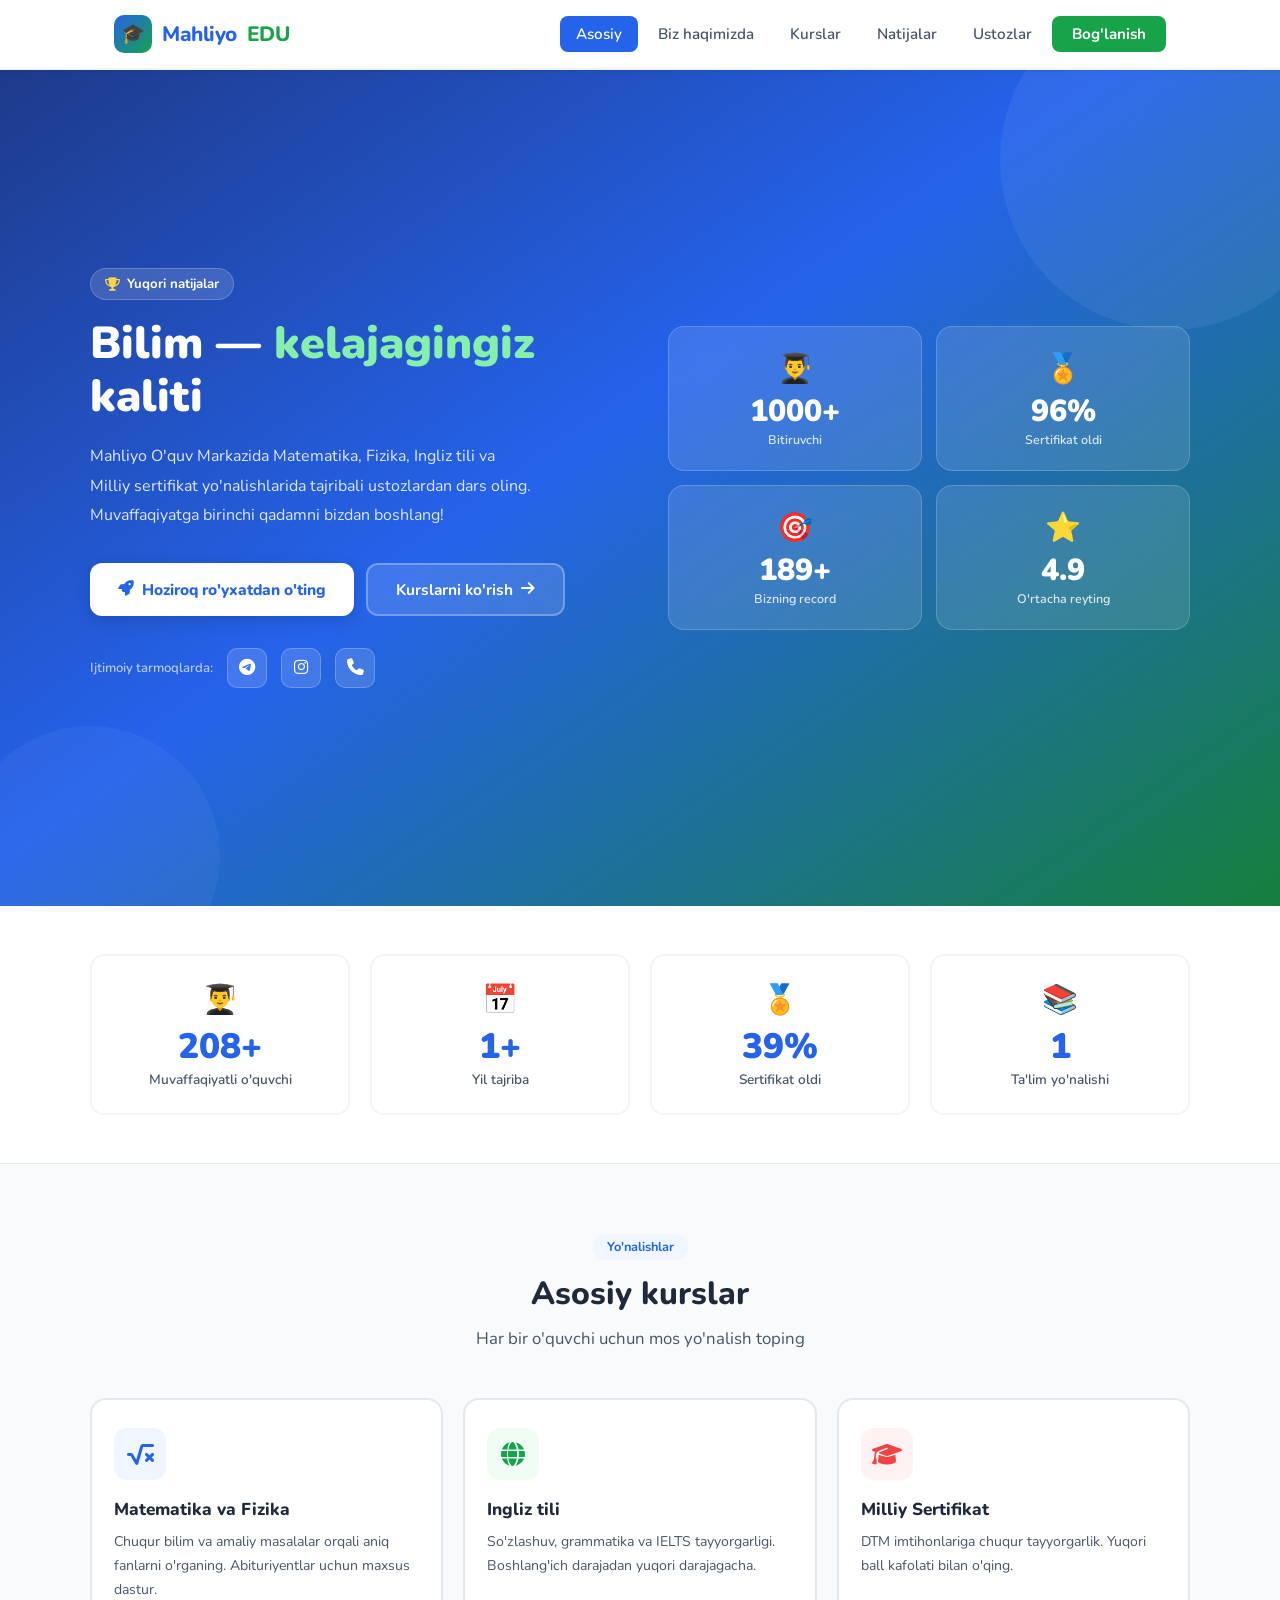
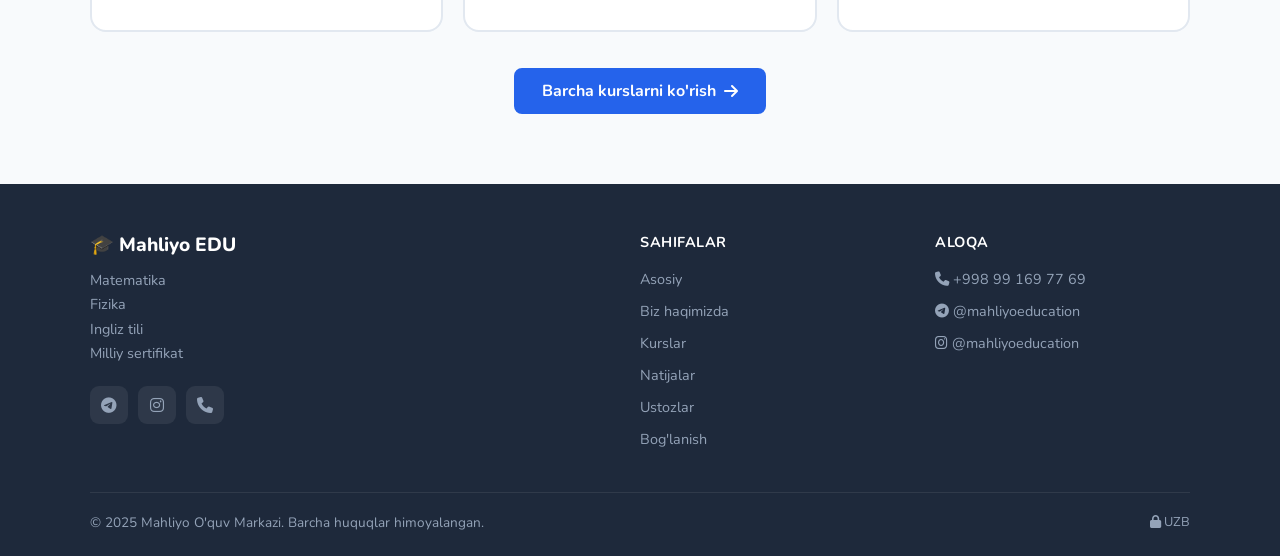
==== commit 3e623388: "dashboard: mobile+desktop responsive, animatsiyalar, mobile cards" ====
--- a/src/main/resources/static/index.html
+++ b/src/main/resources/static/index.html
@@ -30,7 +30,7 @@
       80%     { transform: rotate(2deg); }
     }
     .navbar__cta {
-      animation: nav-pulse 2.2s infinite, nav-wiggle 4s 2s infinite;
+      animation: nav-pulse 2.2s infinite;
       position: relative;
     }
     .navbar__cta:hover {
@@ -336,6 +336,15 @@
       .stats__inner { gap: 12px; }
       .stat-card__num { font-size: 1.8rem; }
     }
+  @keyframes pulse-gold {
+      0%,100% { text-shadow: 0 0 4px rgba(252,211,77,0.3); }
+      50%     { text-shadow: 0 0 8px rgba(252,211,77,1), 0 0 20px rgba(252,211,77,0.7), 0 0 36px rgba(252,211,77,0.4); }
+    }
+    @keyframes trophy-bounce {
+      0%,100% { transform: translateY(0) rotate(0deg); }
+      25%     { transform: translateY(-4px) rotate(-8deg); }
+      75%     { transform: translateY(-4px) rotate(8deg); }
+    }
   </style>
 </head>
 <body>
@@ -370,7 +379,7 @@
     <!-- Chap tomon: matn -->
     <div class="hero__content">
       <div class="hero__badge">
-        <i class="fas fa-trophy"></i> Yuqori natijalar
+        <i class="fas fa-trophy" style="color:#fcd34d;animation:pulse-gold 2s ease-in-out infinite;"></i> Yuqori natijalar
       </div>
       <h1 class="hero__title">
         Bilim — <span>kelajagingiz</span><br>kaliti
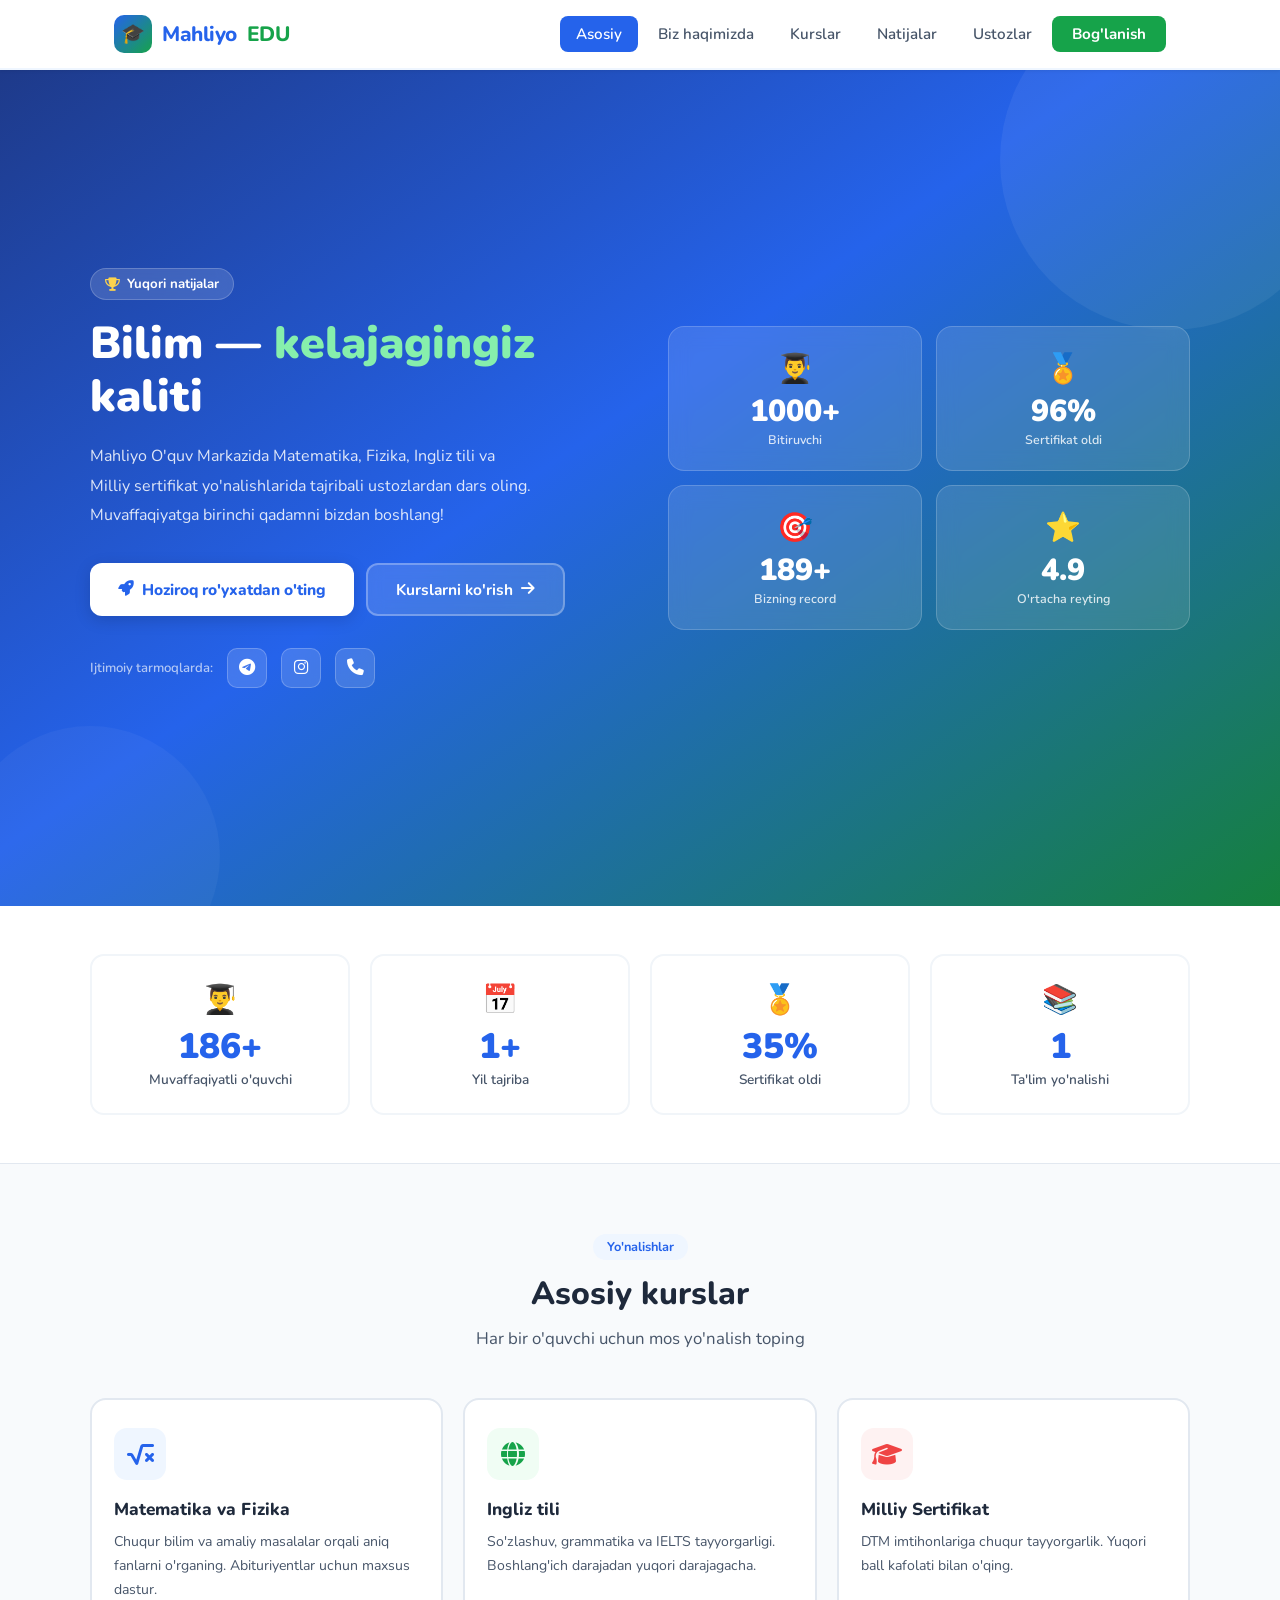
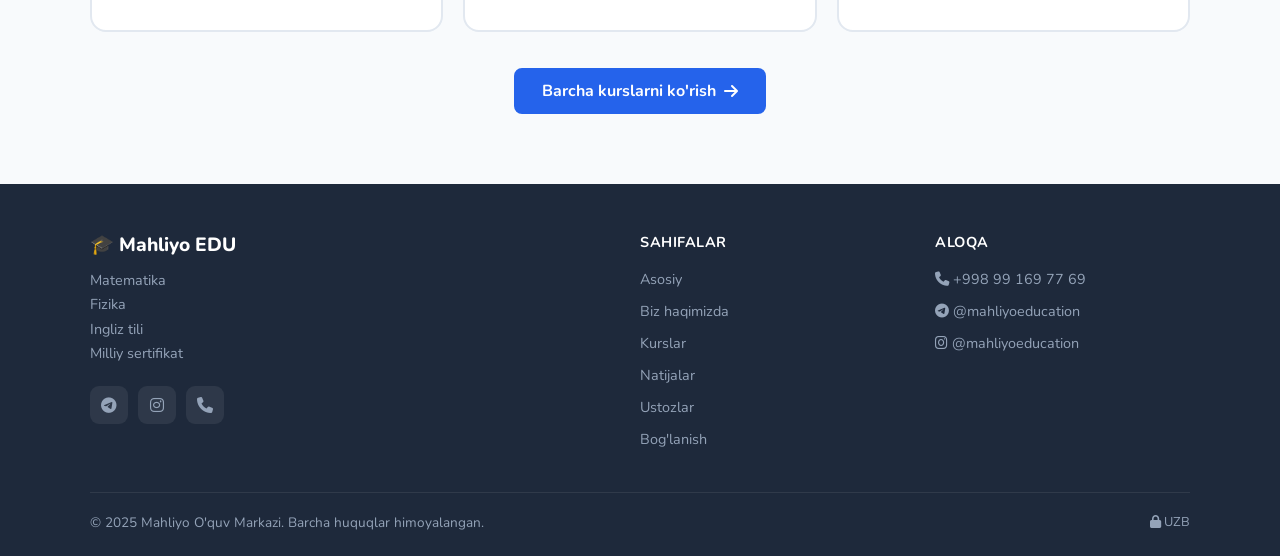
==== commit 6ca3d0ef: "Frontend: page navigation mobile, course field dashboard, sort yangilandi" ====
--- a/src/main/resources/static/index.html
+++ b/src/main/resources/static/index.html
@@ -581,5 +581,12 @@
 </footer>
 
 <script src="js/main.js"></script>
+<!-- PAGE NAV -->
+<nav class="page-nav">
+  <div></div>
+  <div class="page-nav__dots"><div class="page-nav__dot active"></div><div class="page-nav__dot"></div><div class="page-nav__dot"></div><div class="page-nav__dot"></div><div class="page-nav__dot"></div><div class="page-nav__dot"></div></div>
+  <a href="about.html" class="page-nav__btn page-nav__btn--next">Biz haqimizda <i class="fas fa-chevron-right"></i></a>
+</nav>
+<!-- END PAGE NAV -->
 </body>
 </html>
--- a/src/main/resources/static/css/style.css
+++ b/src/main/resources/static/css/style.css
@@ -383,3 +383,80 @@
   .section-title { font-size: 1.6rem; }
   .page-hero h1 { font-size: 1.8rem; }
 }
+
+/* ===== PAGE NAVIGATION ===== */
+.page-nav {
+  display: none;
+  justify-content: space-between;
+  align-items: center;
+  padding: 12px 20px;
+  background: var(--white);
+  border-top: 1px solid var(--gray-200);
+  position: sticky;
+  bottom: 0;
+  z-index: 99;
+  box-shadow: 0 -4px 16px rgba(0,0,0,0.08);
+}
+.page-nav__btn {
+  display: flex;
+  align-items: center;
+  gap: 8px;
+  padding: 10px 20px;
+  border-radius: 24px;
+  font-size: 0.88rem;
+  font-weight: 800;
+  text-decoration: none;
+  transition: 0.2s;
+  border: 2px solid var(--gray-200);
+  background: var(--white);
+  color: var(--gray-600);
+  font-family: 'Nunito', sans-serif;
+  cursor: pointer;
+}
+.page-nav__btn:hover {
+  border-color: var(--blue);
+  color: var(--blue);
+  transform: translateY(-2px);
+  box-shadow: 0 4px 12px rgba(37,99,235,0.15);
+}
+.page-nav__btn--next {
+  background: var(--blue);
+  color: var(--white);
+  border-color: var(--blue);
+}
+.page-nav__btn--next:hover {
+  background: var(--blue-dark);
+  border-color: var(--blue-dark);
+  color: var(--white);
+}
+.page-nav__btn--contact {
+  background: var(--green);
+  color: var(--white);
+  border-color: var(--green);
+  animation: pulse-green-nav 2s ease-in-out infinite;
+}
+@keyframes pulse-green-nav {
+  0%   { box-shadow: 0 0 0 0 rgba(22,163,74,0.4); }
+  70%  { box-shadow: 0 0 0 8px rgba(22,163,74,0); }
+  100% { box-shadow: 0 0 0 0 rgba(22,163,74,0); }
+}
+.page-nav__dots {
+  display: flex;
+  gap: 6px;
+  align-items: center;
+}
+.page-nav__dot {
+  width: 7px;
+  height: 7px;
+  border-radius: 50%;
+  background: var(--gray-200);
+  transition: 0.3s;
+}
+.page-nav__dot.active {
+  background: var(--blue);
+  width: 20px;
+  border-radius: 4px;
+}
+@media (max-width: 768px) {
+  .page-nav { display: flex; }
+}
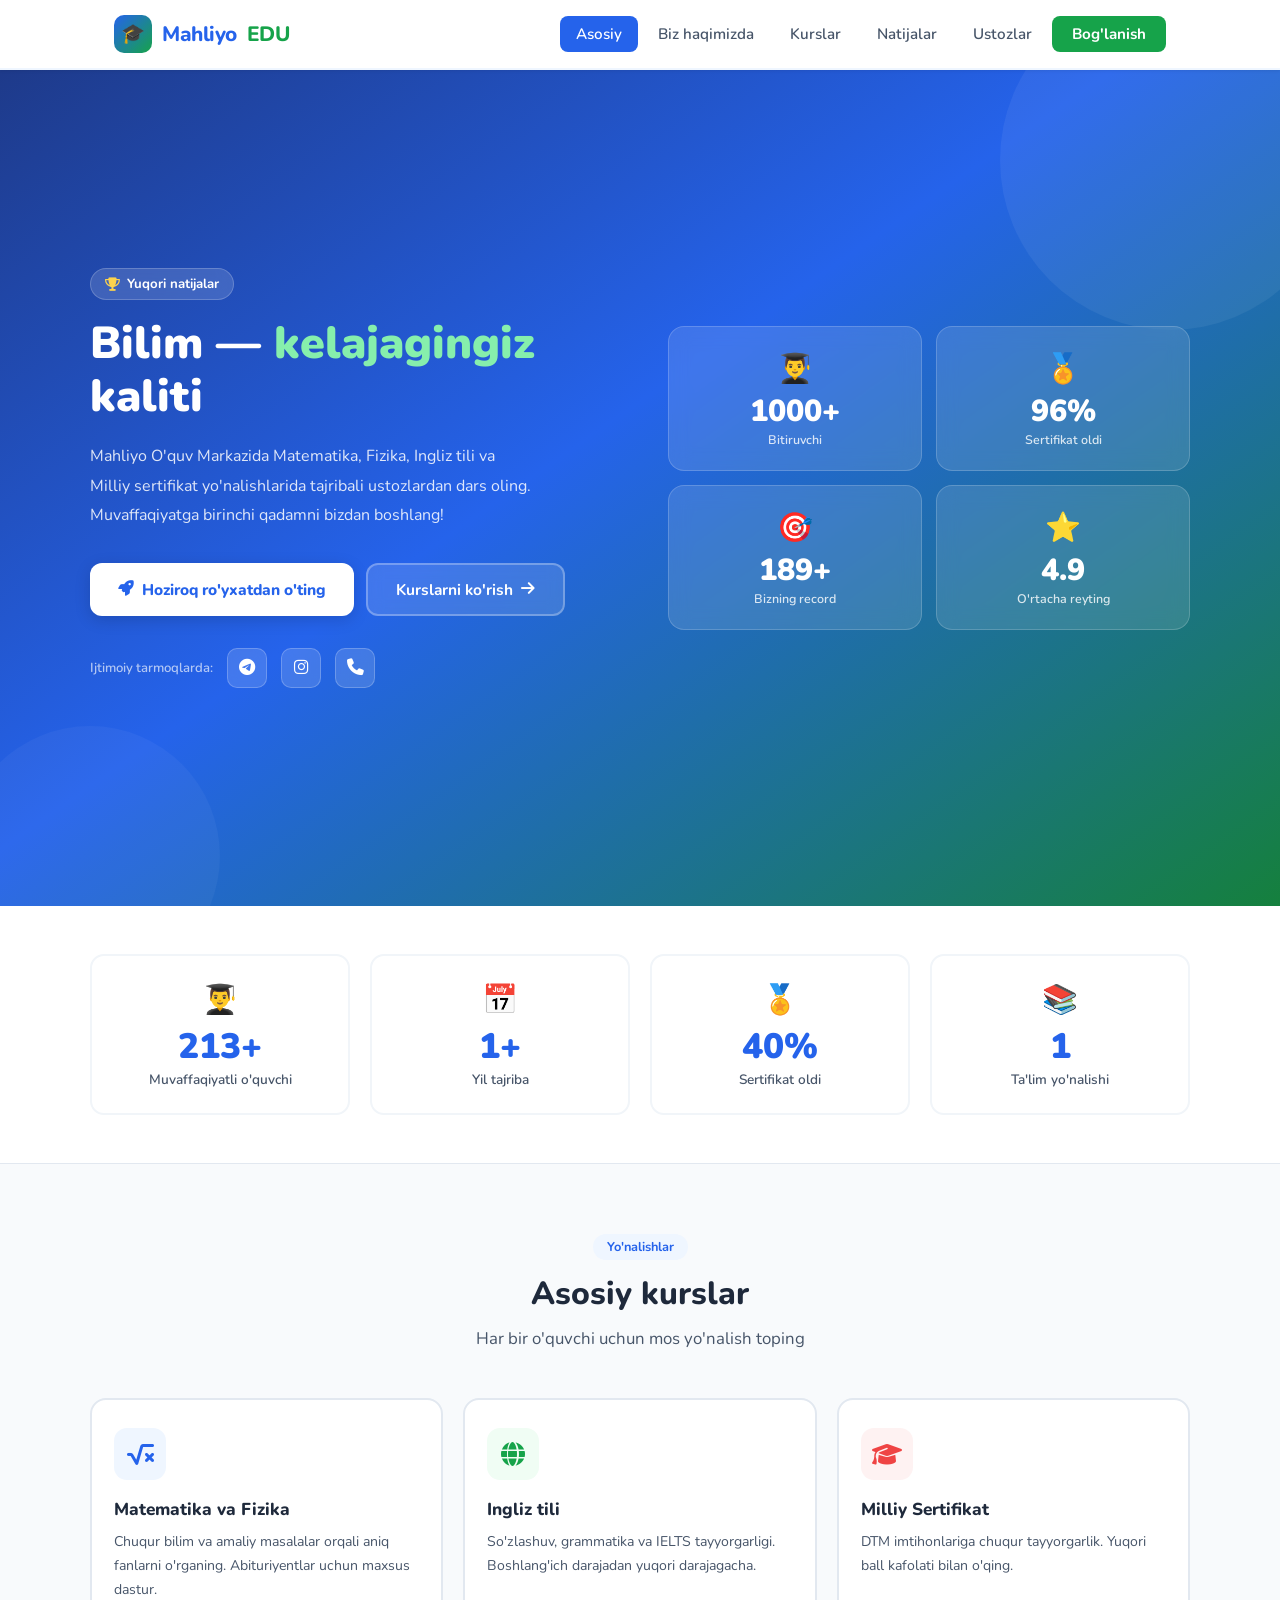
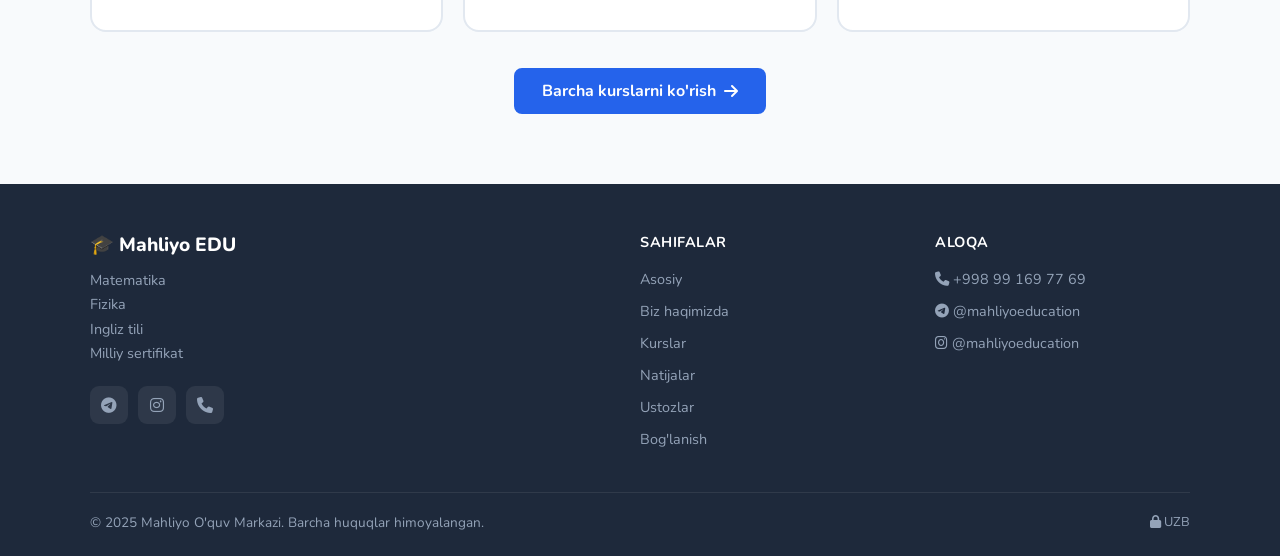
==== commit f69daad1: "Frontend: floating nav buttons mobile, page-nav eski kod tozalandi" ====
--- a/src/main/resources/static/index.html
+++ b/src/main/resources/static/index.html
@@ -581,12 +581,62 @@
 </footer>
 
 <script src="js/main.js"></script>
-<!-- PAGE NAV -->
-<nav class="page-nav">
-  <div></div>
-  <div class="page-nav__dots"><div class="page-nav__dot active"></div><div class="page-nav__dot"></div><div class="page-nav__dot"></div><div class="page-nav__dot"></div><div class="page-nav__dot"></div><div class="page-nav__dot"></div></div>
-  <a href="about.html" class="page-nav__btn page-nav__btn--next">Biz haqimizda <i class="fas fa-chevron-right"></i></a>
-</nav>
-<!-- END PAGE NAV -->
+
+<!-- FLOAT NAV -->
+
+<style id="float-nav-style">
+@media(max-width:768px){
+  .float-nav-btn{
+    position:fixed;
+    top:62%;
+    transform:translateY(-50%);
+    z-index:999;
+    width:40px;height:40px;
+    border-radius:50%;
+    display:flex;align-items:center;justify-content:center;
+    font-size:1.1rem;
+    text-decoration:none;
+    border:none;cursor:pointer;
+    box-shadow:0 4px 16px rgba(0,0,0,0.18);
+    transition:0.2s;
+    opacity:0;
+    animation:float-appear 0.5s ease 0.8s forwards;
+  }
+  @keyframes float-appear{
+    from{opacity:0;transform:translateY(-50%) scale(0.7);}
+    to{opacity:1;transform:translateY(-50%) scale(1);}
+  }
+  .float-nav-btn:active{transform:translateY(-50%) scale(0.9);}
+  .float-nav-btn--prev{
+    left:6px;
+    background:rgba(255,255,255,0.92);
+    color:var(--blue,#2563eb);
+    backdrop-filter:blur(8px);
+  }
+  .float-nav-btn--next{
+    right:6px;
+    background:var(--blue,#2563eb);
+    color:#fff;
+  }
+  .float-nav-btn--contact{
+    right:6px;
+    background:var(--green,#16a34a);
+    color:#fff;
+    animation:float-appear 0.5s ease 0.8s forwards,
+              pulse-float 2s ease-in-out 1.3s infinite;
+  }
+  @keyframes pulse-float{
+    0%  {box-shadow:0 4px 16px rgba(22,163,74,0.3),0 0 0 0 rgba(22,163,74,0.4);}
+    70% {box-shadow:0 4px 16px rgba(22,163,74,0.3),0 0 0 10px rgba(22,163,74,0);}
+    100%{box-shadow:0 4px 16px rgba(22,163,74,0.3),0 0 0 0 rgba(22,163,74,0);}
+  }
+}
+@media(min-width:769px){
+  .float-nav-btn{display:none;}
+}
+</style>
+
+<a href="about.html" class="float-nav-btn float-nav-btn--next" title="Biz haqimizda"><i class="fas fa-chevron-right"></i></a>
+<!-- END FLOAT NAV -->
 </body>
 </html>
--- a/src/main/resources/static/css/style.css
+++ b/src/main/resources/static/css/style.css
@@ -384,79 +384,4 @@
   .page-hero h1 { font-size: 1.8rem; }
 }
 
-/* ===== PAGE NAVIGATION ===== */
-.page-nav {
-  display: none;
-  justify-content: space-between;
-  align-items: center;
-  padding: 12px 20px;
-  background: var(--white);
-  border-top: 1px solid var(--gray-200);
-  position: sticky;
-  bottom: 0;
-  z-index: 99;
-  box-shadow: 0 -4px 16px rgba(0,0,0,0.08);
-}
-.page-nav__btn {
-  display: flex;
-  align-items: center;
-  gap: 8px;
-  padding: 10px 20px;
-  border-radius: 24px;
-  font-size: 0.88rem;
-  font-weight: 800;
-  text-decoration: none;
-  transition: 0.2s;
-  border: 2px solid var(--gray-200);
-  background: var(--white);
-  color: var(--gray-600);
-  font-family: 'Nunito', sans-serif;
-  cursor: pointer;
-}
-.page-nav__btn:hover {
-  border-color: var(--blue);
-  color: var(--blue);
-  transform: translateY(-2px);
-  box-shadow: 0 4px 12px rgba(37,99,235,0.15);
-}
-.page-nav__btn--next {
-  background: var(--blue);
-  color: var(--white);
-  border-color: var(--blue);
-}
-.page-nav__btn--next:hover {
-  background: var(--blue-dark);
-  border-color: var(--blue-dark);
-  color: var(--white);
-}
-.page-nav__btn--contact {
-  background: var(--green);
-  color: var(--white);
-  border-color: var(--green);
-  animation: pulse-green-nav 2s ease-in-out infinite;
-}
-@keyframes pulse-green-nav {
-  0%   { box-shadow: 0 0 0 0 rgba(22,163,74,0.4); }
-  70%  { box-shadow: 0 0 0 8px rgba(22,163,74,0); }
-  100% { box-shadow: 0 0 0 0 rgba(22,163,74,0); }
-}
-.page-nav__dots {
-  display: flex;
-  gap: 6px;
-  align-items: center;
-}
-.page-nav__dot {
-  width: 7px;
-  height: 7px;
-  border-radius: 50%;
-  background: var(--gray-200);
-  transition: 0.3s;
-}
-.page-nav__dot.active {
-  background: var(--blue);
-  width: 20px;
-  border-radius: 4px;
-}
-@media (max-width: 768px) {
-  .page-nav { display: flex; }
-}
+
